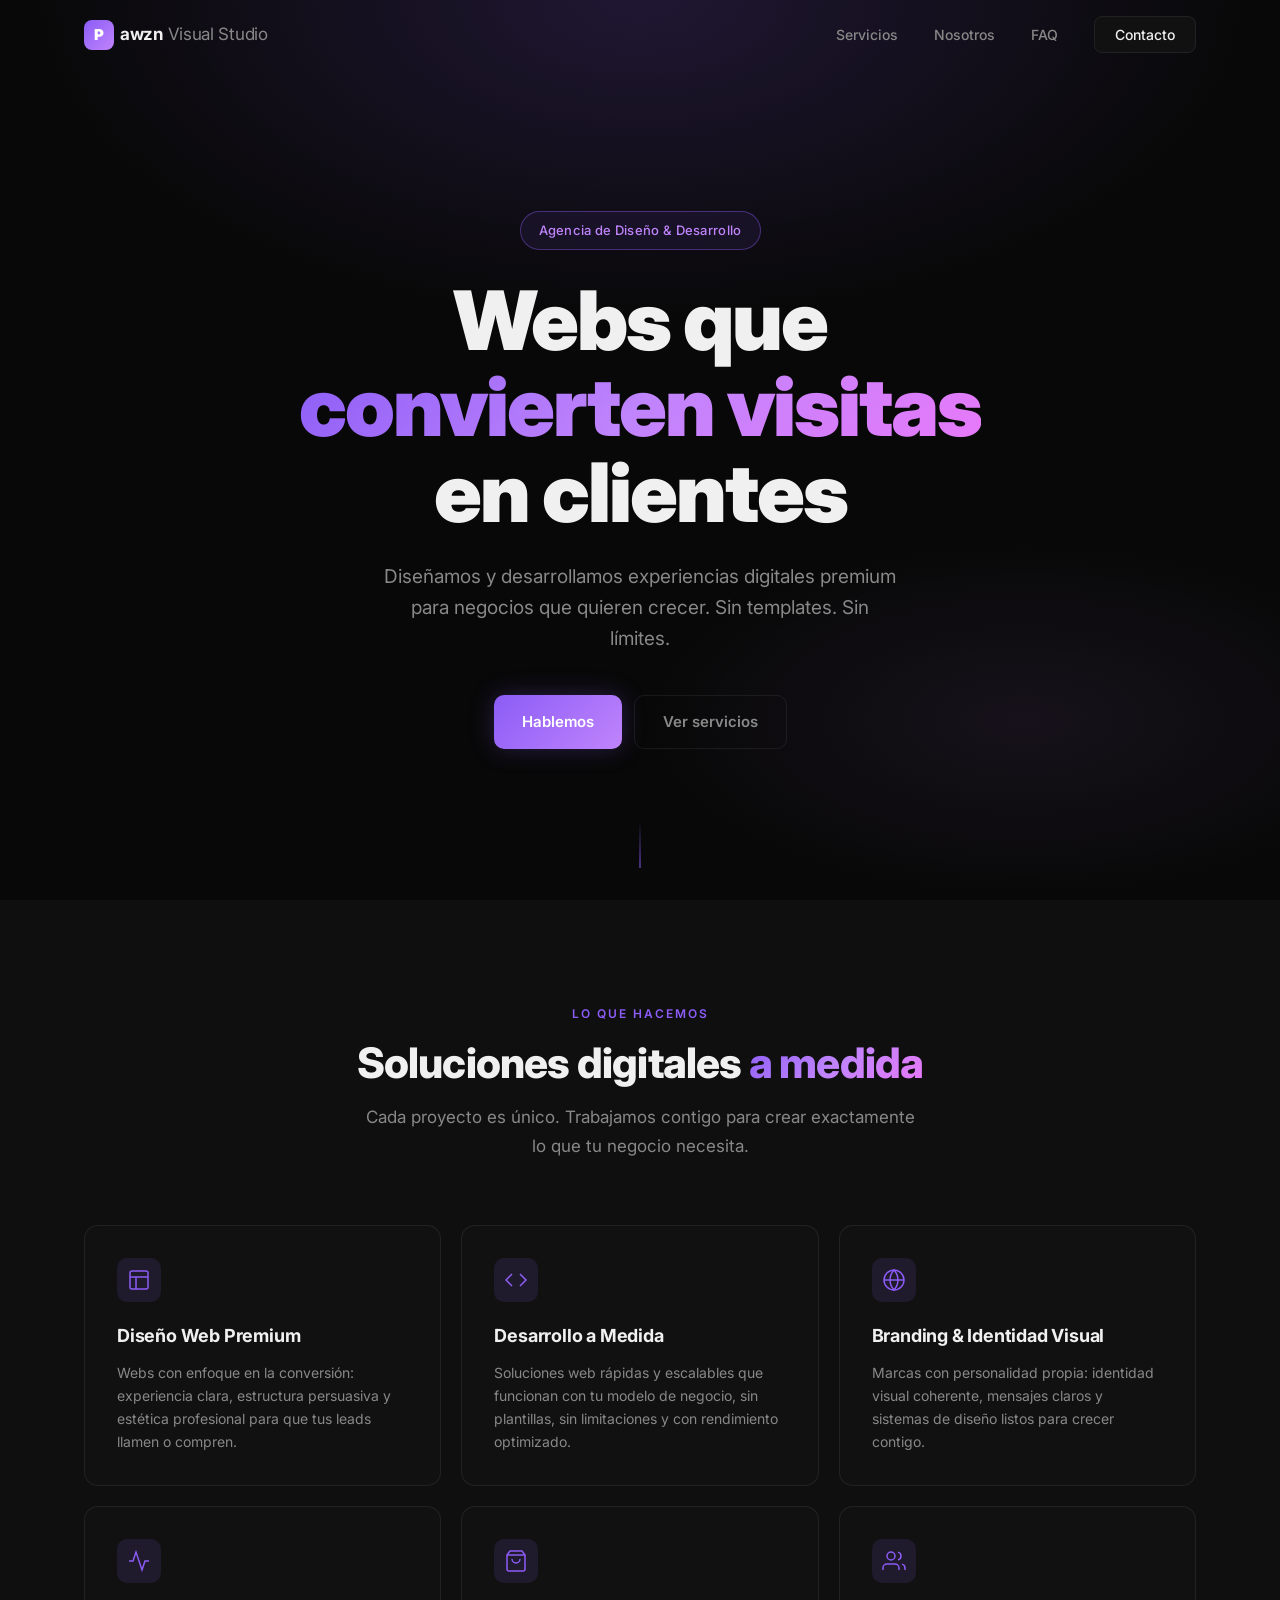
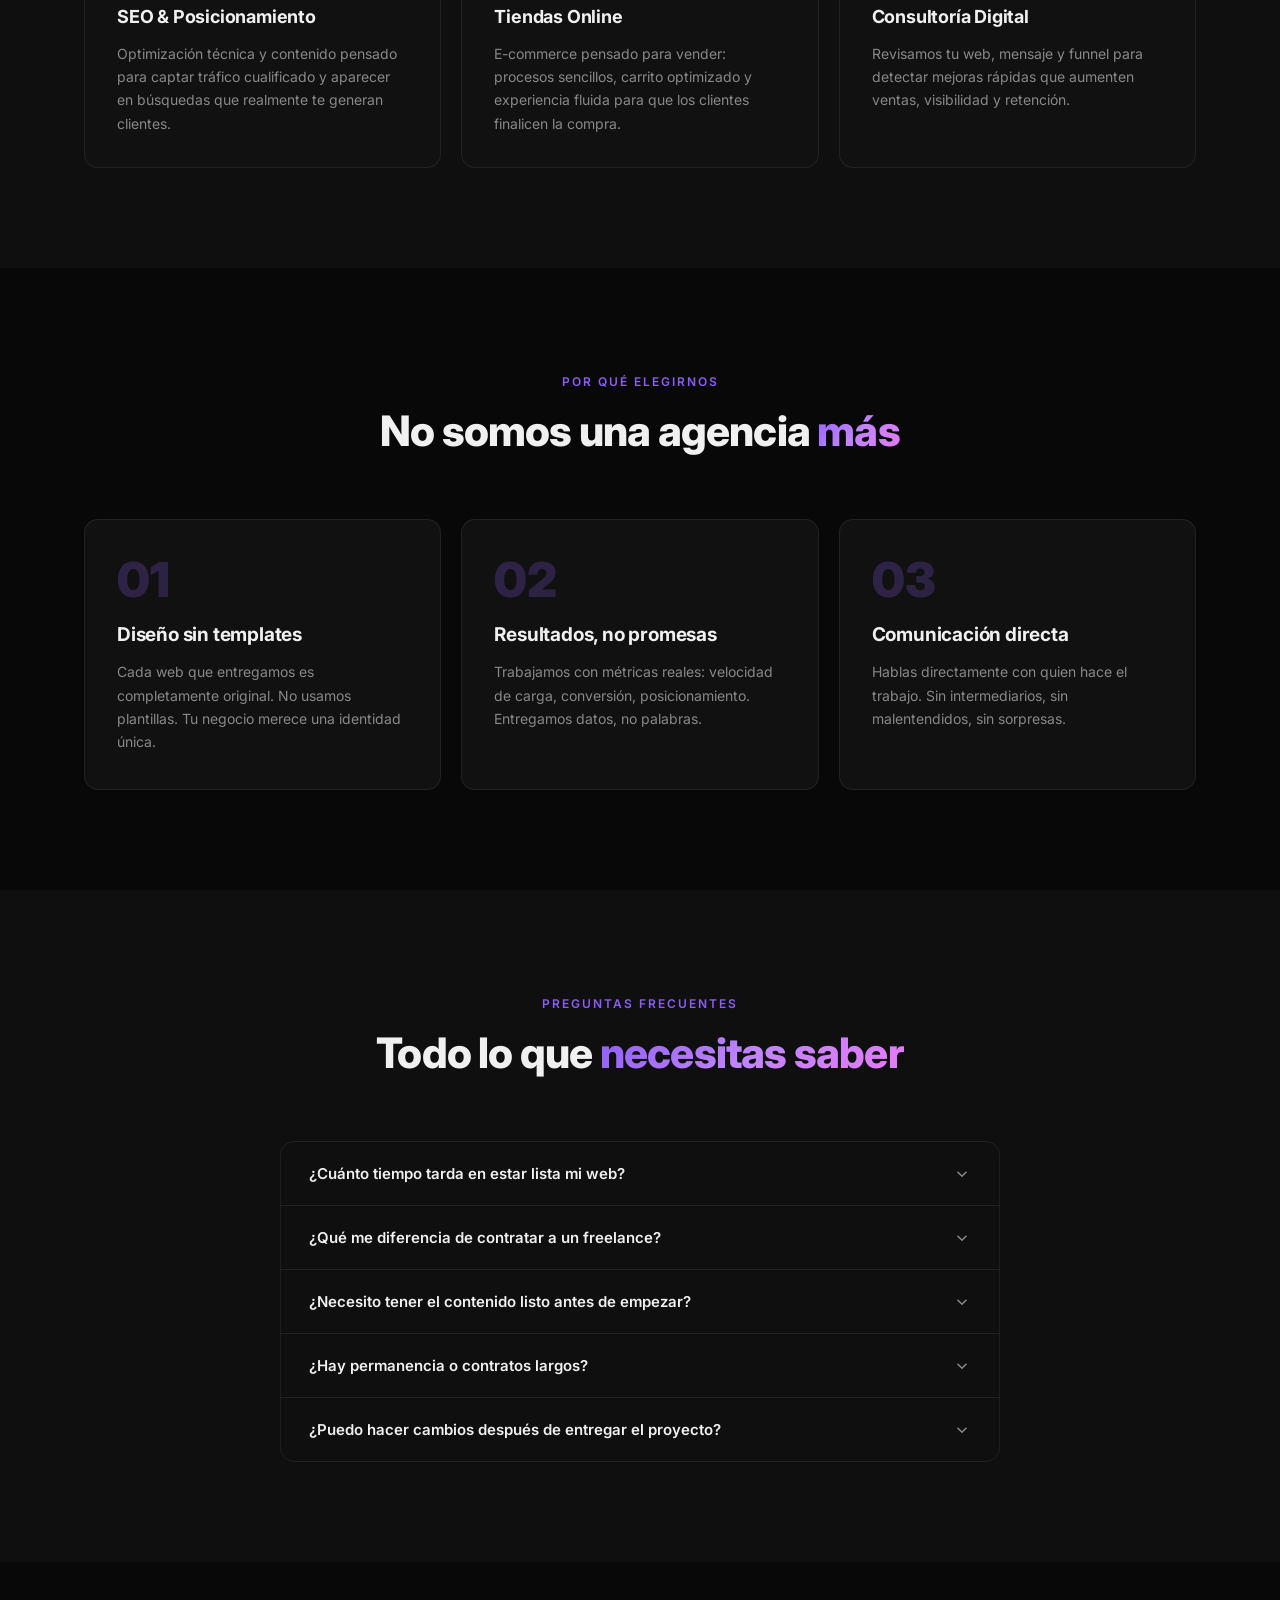
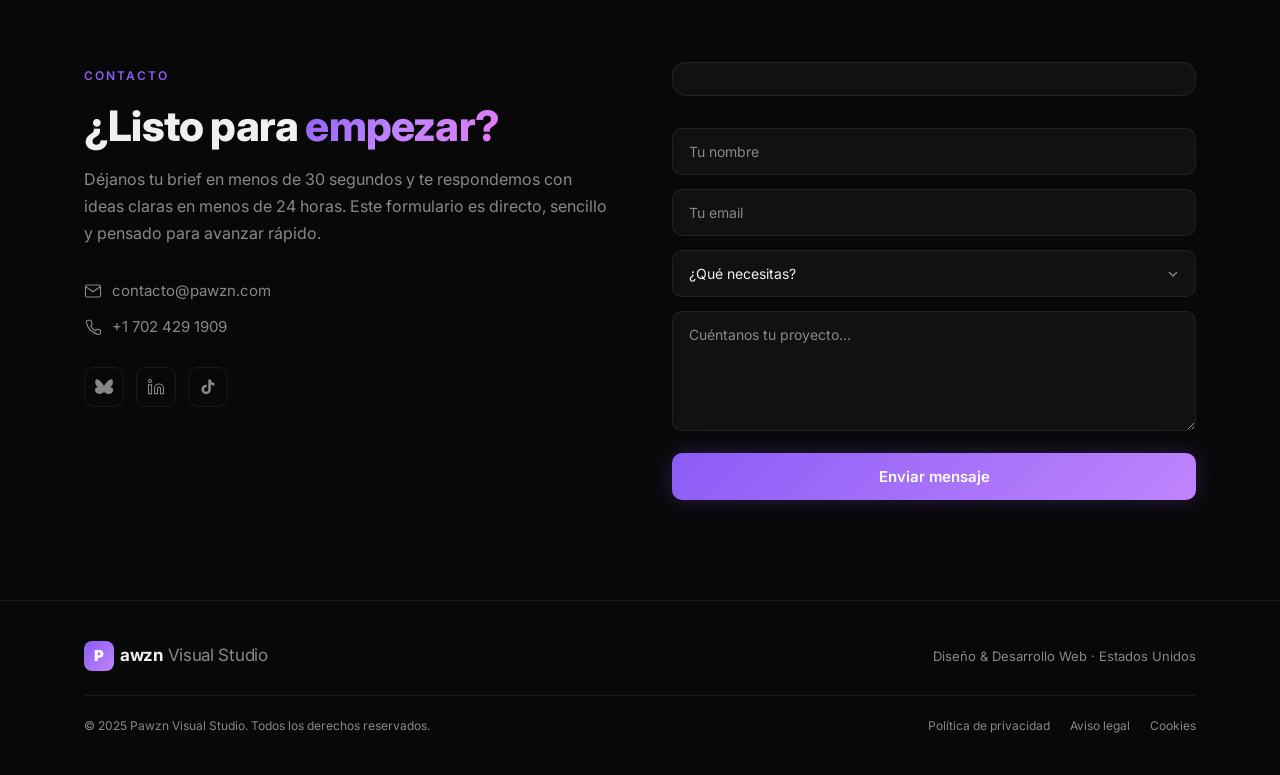
==== index.html @ 8f1a2fe0 "Actualizar sitio y preparar publicación en GitHub Pages" ====
<!DOCTYPE html>
<html lang="es">
<head>
  <meta charset="UTF-8" />
  <meta name="viewport" content="width=device-width, initial-scale=1.0" />
  <meta name="description" content="Agencia web en Estados Unidos especializada en diseño web premium, desarrollo a medida, tiendas online y SEO para convertir visitas en clientes." />
  <meta name="keywords" content="diseño web, desarrollo web, SEO, tiendas online, branding, consultoría digital, Estados Unidos" />
  <meta name="theme-color" content="#080808" />
  <link rel="canonical" href="https://pawzn.com/" />
  <link rel="alternate" href="https://pawzn.com/" hreflang="es" />
  <title>Pawzn Visual Studio — Diseño & Desarrollo Web</title>
  <meta property="og:title" content="Pawzn Visual Studio — Diseño & Desarrollo Web" />
  <meta property="og:description" content="Agencia web en Estados Unidos especializada en diseño web premium, desarrollo a medida y SEO para convertir visitas en clientes." />
  <meta property="og:type" content="website" />
  <meta property="og:url" content="https://pawzn.com/" />
  <meta property="og:image" content="https://pawzn.com/og-image.jpg" />
  <meta property="og:locale" content="es_ES" />
  <meta name="twitter:card" content="summary_large_image" />
  <meta name="twitter:title" content="Pawzn Visual Studio — Diseño & Desarrollo Web" />
  <meta name="twitter:description" content="Agencia web en Madrid especializada en diseño web premium, desarrollo a medida y SEO para convertir visitas en clientes." />
  <meta name="twitter:image" content="https://pawzn.com/og-image.jpg" />
  <link rel="preconnect" href="https://fonts.googleapis.com" />
  <link rel="preconnect" href="https://fonts.gstatic.com" crossorigin />
  <link href="https://fonts.googleapis.com/css2?family=Inter:wght@300;400;500;600;700;800;900&display=swap" rel="stylesheet" />
  <link rel="stylesheet" href="style.css" />
  <script type="application/ld+json">
  {
    "@context": "https://schema.org",
    "@type": "ProfessionalService",
    "name": "Pawzn Visual Studio",
    "description": "Agencia de diseño web y desarrollo a medida en Estados Unidos, especializada en SEO, tiendas online y branding.",
    "url": "https://pawzn.com/",
    "telephone": "+1 702 429 1909",
    "email": "contacto@pawzn.com",
    "address": {
      "@type": "PostalAddress",
      "addressLocality": "Estados Unidos",
      "addressCountry": "US"
    },
    "sameAs": [
      "https://www.linkedin.com/in/monica-rodriguez-188956415/",
      "https://www.tiktok.com/@monicarodriguez3310",
      "https://bsky.app/profile/pawzn.bsky.social"
    ]
  }
  </script>
</head>
<body>

  <!-- NAV -->
  <nav class="nav" id="nav" aria-label="Navegación principal">
    <div class="nav__inner">
      <a href="#" class="nav__logo">
        <span class="logo-mark">P</span>
        <span class="logo-text">awzn<span class="logo-dim"> Visual Studio</span></span>
      </a>
      <ul class="nav__links">
        <li><a href="#servicios">Servicios</a></li>
        <li><a href="#por-que">Nosotros</a></li>
        <li><a href="#faq">FAQ</a></li>
        <li><a href="#contacto" class="nav__cta">Contacto</a></li>
      </ul>
      <button class="nav__burger" id="burger" aria-label="Menú">
        <span></span><span></span><span></span>
      </button>
    </div>
    <div class="nav__mobile" id="mobileMenu">
      <a href="#servicios">Servicios</a>
      <a href="#por-que">Nosotros</a>
      <a href="#faq">FAQ</a>
      <a href="#contacto">Contacto</a>
    </div>
  </nav>

  <main>
    <!-- HERO -->
    <section class="hero" id="inicio">
    <div class="hero__bg"></div>
    <div class="hero__content">
      <div class="hero__badge reveal">Agencia de Diseño & Desarrollo</div>
      <h1 class="hero__title reveal reveal--delay-1">
        Webs que<br />
        <span class="gradient-text">convierten visitas</span><br />
        en clientes
      </h1>
      <p class="hero__sub reveal reveal--delay-2">
        Diseñamos y desarrollamos experiencias digitales premium para negocios que quieren crecer. Sin templates. Sin límites.
      </p>
      <div class="hero__actions reveal reveal--delay-3">
        <a href="#contacto" class="btn btn--primary">Hablemos</a>
        <a href="#servicios" class="btn btn--ghost">Ver servicios</a>
      </div>
    </div>
    <div class="hero__scroll">
      <span></span>
    </div>
  </section>

  <!-- SERVICIOS -->
  <section class="services" id="servicios">
    <div class="container">
      <div class="section-header reveal">
        <p class="section-label">Lo que hacemos</p>
        <h2 class="section-title">Soluciones digitales <span class="gradient-text">a medida</span></h2>
        <p class="section-sub">Cada proyecto es único. Trabajamos contigo para crear exactamente lo que tu negocio necesita.</p>
      </div>
      <div class="services__grid">

        <div class="service-card reveal">
          <div class="service-card__icon">
            <svg viewBox="0 0 24 24" fill="none" stroke="currentColor" stroke-width="1.5"><rect x="3" y="3" width="18" height="18" rx="2"/><path d="M3 9h18M9 21V9"/></svg>
          </div>
          <h3>Diseño Web Premium</h3>
          <p>Webs con enfoque en la conversión: experiencia clara, estructura persuasiva y estética profesional para que tus leads llamen o compren.</p>
        </div>

        <div class="service-card reveal">
          <div class="service-card__icon">
            <svg viewBox="0 0 24 24" fill="none" stroke="currentColor" stroke-width="1.5"><polyline points="16 18 22 12 16 6"/><polyline points="8 6 2 12 8 18"/></svg>
          </div>
          <h3>Desarrollo a Medida</h3>
          <p>Soluciones web rápidas y escalables que funcionan con tu modelo de negocio, sin plantillas, sin limitaciones y con rendimiento optimizado.</p>
        </div>

        <div class="service-card reveal">
          <div class="service-card__icon">
            <svg viewBox="0 0 24 24" fill="none" stroke="currentColor" stroke-width="1.5"><circle cx="12" cy="12" r="10"/><path d="M12 2a15.3 15.3 0 0 1 4 10 15.3 15.3 0 0 1-4 10 15.3 15.3 0 0 1-4-10 15.3 15.3 0 0 1 4-10z"/><path d="M2 12h20"/></svg>
          </div>
          <h3>Branding & Identidad Visual</h3>
          <p>Marcas con personalidad propia: identidad visual coherente, mensajes claros y sistemas de diseño listos para crecer contigo.</p>
        </div>

        <div class="service-card reveal">
          <div class="service-card__icon">
            <svg viewBox="0 0 24 24" fill="none" stroke="currentColor" stroke-width="1.5"><polyline points="22 12 18 12 15 21 9 3 6 12 2 12"/></svg>
          </div>
          <h3>SEO & Posicionamiento</h3>
          <p>Optimización técnica y contenido pensado para captar tráfico cualificado y aparecer en búsquedas que realmente te generan clientes.</p>
        </div>

        <div class="service-card reveal">
          <div class="service-card__icon">
            <svg viewBox="0 0 24 24" fill="none" stroke="currentColor" stroke-width="1.5"><path d="M6 2L3 6v14a2 2 0 002 2h14a2 2 0 002-2V6l-3-4z"/><line x1="3" y1="6" x2="21" y2="6"/><path d="M16 10a4 4 0 01-8 0"/></svg>
          </div>
          <h3>Tiendas Online</h3>
          <p>E-commerce pensado para vender: procesos sencillos, carrito optimizado y experiencia fluida para que los clientes finalicen la compra.</p>
        </div>

        <div class="service-card reveal">
          <div class="service-card__icon">
            <svg viewBox="0 0 24 24" fill="none" stroke="currentColor" stroke-width="1.5"><path d="M17 21v-2a4 4 0 00-4-4H5a4 4 0 00-4 4v2"/><circle cx="9" cy="7" r="4"/><path d="M23 21v-2a4 4 0 00-3-3.87"/><path d="M16 3.13a4 4 0 010 7.75"/></svg>
          </div>
          <h3>Consultoría Digital</h3>
          <p>Revisamos tu web, mensaje y funnel para detectar mejoras rápidas que aumenten ventas, visibilidad y retención.</p>
        </div>

      </div>
    </div>
  </section>

  <!-- POR QUÉ PAWZN -->
  <section class="why" id="por-que">
    <div class="container">
      <div class="section-header reveal">
        <p class="section-label">Por qué elegirnos</p>
        <h2 class="section-title">No somos una agencia <span class="gradient-text">más</span></h2>
      </div>
      <div class="why__grid">
        <div class="why-card reveal">
          <div class="why-card__num">01</div>
          <h3>Diseño sin templates</h3>
          <p>Cada web que entregamos es completamente original. No usamos plantillas. Tu negocio merece una identidad única.</p>
        </div>
        <div class="why-card reveal">
          <div class="why-card__num">02</div>
          <h3>Resultados, no promesas</h3>
          <p>Trabajamos con métricas reales: velocidad de carga, conversión, posicionamiento. Entregamos datos, no palabras.</p>
        </div>
        <div class="why-card reveal">
          <div class="why-card__num">03</div>
          <h3>Comunicación directa</h3>
          <p>Hablas directamente con quien hace el trabajo. Sin intermediarios, sin malentendidos, sin sorpresas.</p>
        </div>
      </div>
    </div>
  </section>

  <!-- FAQ -->
  <section class="faq" id="faq">
    <div class="container">
      <div class="section-header reveal">
        <p class="section-label">Preguntas frecuentes</p>
        <h2 class="section-title">Todo lo que <span class="gradient-text">necesitas saber</span></h2>
      </div>
      <div class="faq__list reveal">

        <div class="faq__item">
          <button class="faq__question">
            <span>¿Cuánto tiempo tarda en estar lista mi web?</span>
            <svg class="faq__icon" viewBox="0 0 24 24" fill="none" stroke="currentColor" stroke-width="2"><polyline points="6 9 12 15 18 9"/></svg>
          </button>
          <div class="faq__answer">
            <p>Depende del alcance del proyecto. Una landing page puede estar lista en 1–2 semanas. Un sitio corporativo completo o una tienda online puede llevar entre 3 y 8 semanas. Te damos un calendario detallado antes de comenzar.</p>
          </div>
        </div>

        <div class="faq__item">
          <button class="faq__question">
            <span>¿Qué me diferencia de contratar a un freelance?</span>
            <svg class="faq__icon" viewBox="0 0 24 24" fill="none" stroke="currentColor" stroke-width="2"><polyline points="6 9 12 15 18 9"/></svg>
          </button>
          <div class="faq__answer">
            <p>Con Pawzn Visual Studio tienes diseño, desarrollo y estrategia en un mismo lugar. No tendrás que coordinar a tres personas distintas ni asumir que el diseño y el código vayan desconectados. Entregamos el proyecto completo.</p>
          </div>
        </div>

        <div class="faq__item">
          <button class="faq__question">
            <span>¿Necesito tener el contenido listo antes de empezar?</span>
            <svg class="faq__icon" viewBox="0 0 24 24" fill="none" stroke="currentColor" stroke-width="2"><polyline points="6 9 12 15 18 9"/></svg>
          </button>
          <div class="faq__answer">
            <p>No es obligatorio, pero sí acelera el proceso. Podemos ayudarte a estructurar los textos y orientarte sobre qué imágenes usar. Lo importante es que la información sobre tu negocio sea real: nunca inventamos datos.</p>
          </div>
        </div>

        <div class="faq__item">
          <button class="faq__question">
            <span>¿Hay permanencia o contratos largos?</span>
            <svg class="faq__icon" viewBox="0 0 24 24" fill="none" stroke="currentColor" stroke-width="2"><polyline points="6 9 12 15 18 9"/></svg>
          </button>
          <div class="faq__answer">
            <p>No. Trabajamos por proyecto o con acuerdos de mantenimiento mensuales sin permanencia. Si en algún momento decides no continuar, te entregamos todos los archivos y accesos sin problema.</p>
          </div>
        </div>

        <div class="faq__item">
          <button class="faq__question">
            <span>¿Puedo hacer cambios después de entregar el proyecto?</span>
            <svg class="faq__icon" viewBox="0 0 24 24" fill="none" stroke="currentColor" stroke-width="2"><polyline points="6 9 12 15 18 9"/></svg>
          </button>
          <div class="faq__answer">
            <p>Sí. Incluimos un período de revisiones dentro del proyecto. Para cambios posteriores, ofrecemos planes de mantenimiento o los gestionamos como proyectos puntuales según la magnitud.</p>
          </div>
        </div>

      </div>
    </div>
  </section>

  <!-- CONTACTO -->
  <section class="contact" id="contacto">
    <div class="container">
      <div class="contact__inner reveal">
        <div class="contact__text">
          <p class="section-label">Contacto</p>
          <h2 class="section-title">¿Listo para <span class="gradient-text">empezar?</span></h2>
          <p class="contact__desc">Déjanos tu brief en menos de 30 segundos y te respondemos con ideas claras en menos de 24 horas. Este formulario es directo, sencillo y pensado para avanzar rápido.</p>
          <div class="contact__links">
            <a href="mailto:contacto@pawzn.com" class="contact__link">
              <svg viewBox="0 0 24 24" fill="none" stroke="currentColor" stroke-width="1.5"><path d="M4 4h16c1.1 0 2 .9 2 2v12c0 1.1-.9 2-2 2H4c-1.1 0-2-.9-2-2V6c0-1.1.9-2 2-2z"/><polyline points="22,6 12,13 2,6"/></svg>
              contacto@pawzn.com
            </a>
            <a href="tel:+17024291909" class="contact__link">
              <svg viewBox="0 0 24 24" fill="none" stroke="currentColor" stroke-width="1.5"><path d="M22 16.92v3a2 2 0 0 1-2.18 2A19.86 19.86 0 0 1 3.09 5.18 2 2 0 0 1 5 3h3a2 2 0 0 1 2 1.72 12.4 12.4 0 0 0 .7 2.81 2 2 0 0 1-.45 2.11L9.09 10.91a16 16 0 0 0 6 6l1.27-1.27a2 2 0 0 1 2.11-.45 12.4 12.4 0 0 0 2.81.7A2 2 0 0 1 22 16.92z"/></svg>
              +1 702 429 1909
            </a>
          </div>
          <div class="contact__socials">
            <a href="https://bsky.app/profile/pawzn.bsky.social" target="_blank" rel="noopener" aria-label="Bluesky">
              <svg viewBox="0 0 24 24" fill="currentColor"><path d="M12 10.8c-1.087-2.114-4.046-6.053-6.798-7.995C2.566.944 1.077 1.242.51 3.423c-.317 1.22-.162 3.876.308 5.28.53 1.58 1.885 2.944 3.445 3.22-2.33.405-4.342 1.637-4.342 3.977 0 2.648 1.96 5.3 6.286 5.3 2.607 0 4.31-1.197 5.793-2.93C13.69 20.07 15.393 21.2 18 21.2c4.326 0 6.286-2.652 6.286-5.3 0-2.34-2.012-3.572-4.342-3.977 1.56-.276 2.915-1.64 3.445-3.22.47-1.404.625-4.06.308-5.28-.567-2.18-2.056-2.48-4.692-.618C16.046 4.747 13.087 8.686 12 10.8z"/></svg>
            </a>
            <a href="https://www.linkedin.com/in/monica-rodriguez-188956415/" target="_blank" rel="noopener" aria-label="LinkedIn">
              <svg viewBox="0 0 24 24" fill="none" stroke="currentColor" stroke-width="1.5"><path d="M16 8a6 6 0 016 6v7h-4v-7a2 2 0 00-2-2 2 2 0 00-2 2v7h-4v-7a6 6 0 016-6z"/><rect x="2" y="9" width="4" height="12"/><circle cx="4" cy="4" r="2"/></svg>
            </a>
            <a href="https://www.tiktok.com/@monicarodriguez3310" target="_blank" rel="noopener" aria-label="TikTok">
              <svg viewBox="0 0 24 24" fill="currentColor"><path d="M19.59 6.69a4.83 4.83 0 01-3.77-4.25V2h-3.45v13.67a2.89 2.89 0 01-2.88 2.5 2.89 2.89 0 01-2.89-2.89 2.89 2.89 0 012.89-2.89c.28 0 .54.04.79.1V9.01a6.34 6.34 0 00-.79-.05 6.34 6.34 0 00-6.34 6.34 6.34 6.34 0 006.34 6.34 6.34 6.34 0 006.33-6.34V8.69a8.18 8.18 0 004.78 1.52V6.76a4.85 4.85 0 01-1.01-.07z"/></svg>
            </a>
          </div>
        </div>
        <form class="contact__form" id="contactForm" action="https://formsubmit.co/contacto@pawzn.com" method="POST">
          <input type="hidden" name="_subject" value="Nuevo mensaje desde Pawzn Visual Studio" />
          <input type="hidden" name="_template" value="table" />
          <input type="hidden" name="_captcha" value="false" />
          <input type="hidden" name="_next" value="https://pawzn.com/gracias" />
          <div class="contact__feedback" id="contactFeedback" aria-live="polite"></div>
          <noscript>
            <div class="contact__feedback">Si tu navegador no ejecuta JavaScript, el formulario seguirá funcionando. Después de enviar verás una página de confirmación.</div>
          </noscript>
          <div class="form-group">
            <label for="name" class="sr-only">Nombre</label>
            <input type="text" id="name" name="name" placeholder="Tu nombre" required />
          </div>
          <div class="form-group">
            <label for="email" class="sr-only">Email</label>
            <input type="email" id="email" name="email" placeholder="Tu email" required />
          </div>
          <div class="form-group">
            <label for="service" class="sr-only">Servicio</label>
            <select id="service" name="service" aria-label="Servicio que necesitas" required>
              <option value="" disabled selected>¿Qué necesitas?</option>
              <option>Diseño Web Premium</option>
              <option>Desarrollo a Medida</option>
              <option>Branding & Identidad Visual</option>
              <option>SEO & Posicionamiento</option>
              <option>Tienda Online</option>
              <option>Consultoría Digital</option>
            </select>
          </div>
          <div class="form-group">
            <label for="message" class="sr-only">Mensaje</label>
            <textarea id="message" name="message" placeholder="Cuéntanos tu proyecto..." rows="4" required></textarea>
          </div>
          <button type="submit" class="btn btn--primary btn--full">Enviar mensaje</button>
        </form>
      </div>
    </div>
  </section>

  <!-- FOOTER -->
  </main>

  <footer class="footer">
    <div class="container">
      <div class="footer__top">
        <a href="#" class="nav__logo">
          <span class="logo-mark">P</span>
          <span class="logo-text">awzn<span class="logo-dim"> Visual Studio</span></span>
        </a>
        <p>Diseño & Desarrollo Web · Estados Unidos</p>
      </div>
      <div class="footer__bottom">
        <span>&copy; 2025 Pawzn Visual Studio. Todos los derechos reservados.</span>
        <div class="footer__legal">
          <a href="#">Política de privacidad</a>
          <a href="#">Aviso legal</a>
          <a href="#">Cookies</a>
        </div>
      </div>
    </div>
  </footer>

  <script src="main.js"></script>
</body>
</html>
---- style.css ----
/* ===========================
   RESET & BASE
=========================== */
*, *::before, *::after { box-sizing: border-box; margin: 0; padding: 0; }

:root {
  --bg:        #080808;
  --bg-2:      #0f0f0f;
  --bg-card:   #111111;
  --border:    rgba(255,255,255,0.07);
  --text:      #f0f0f0;
  --text-dim:  #888;
  --accent:    #8b5cf6;
  --accent-2:  #6d28d9;
  --accent-glow: rgba(139,92,246,0.25);
  --radius:    14px;
  --transition: 0.35s cubic-bezier(0.4,0,0.2,1);
}

html { scroll-behavior: smooth; }

body {
  background: var(--bg);
  color: var(--text);
  font-family: 'Inter', sans-serif;
  font-size: 16px;
  line-height: 1.6;
  -webkit-font-smoothing: antialiased;
}

a { color: inherit; text-decoration: none; }
img { max-width: 100%; display: block; }
button { cursor: pointer; border: none; background: none; font-family: inherit; }

.sr-only {
  position: absolute;
  width: 1px;
  height: 1px;
  padding: 0;
  margin: -1px;
  overflow: hidden;
  clip: rect(0, 0, 0, 0);
  white-space: nowrap;
  border: 0;
}

.container {
  max-width: 1160px;
  margin: 0 auto;
  padding: 0 24px;
}

/* ===========================
   GRADIENTS & EFFECTS
=========================== */
.gradient-text {
  background: linear-gradient(135deg, #8b5cf6 0%, #c084fc 50%, #e879f9 100%);
  -webkit-background-clip: text;
  -webkit-text-fill-color: transparent;
  background-clip: text;
}

/* ===========================
   SCROLL REVEAL
=========================== */
.reveal {
  opacity: 0;
  transform: translateY(32px);
  transition: opacity 0.7s ease, transform 0.7s ease;
}
.reveal.visible {
  opacity: 1;
  transform: translateY(0);
}
.reveal--delay-1 { transition-delay: 0.1s; }
.reveal--delay-2 { transition-delay: 0.22s; }
.reveal--delay-3 { transition-delay: 0.34s; }

/* ===========================
   NAVIGATION
=========================== */
.nav {
  position: fixed;
  top: 0; left: 0; right: 0;
  z-index: 100;
  padding: 0;
  transition: background var(--transition), border-color var(--transition);
}
.nav.scrolled {
  background: rgba(8,8,8,0.85);
  backdrop-filter: blur(16px);
  -webkit-backdrop-filter: blur(16px);
  border-bottom: 1px solid var(--border);
}
.nav__inner {
  max-width: 1160px;
  margin: 0 auto;
  padding: 20px 24px;
  display: flex;
  align-items: center;
  justify-content: space-between;
}
.nav__logo {
  display: flex;
  align-items: center;
  gap: 4px;
  font-size: 17px;
  font-weight: 700;
  letter-spacing: -0.3px;
}
.logo-mark {
  display: inline-flex;
  align-items: center;
  justify-content: center;
  width: 30px;
  height: 30px;
  border-radius: 8px;
  background: linear-gradient(135deg, var(--accent), #c084fc);
  color: #fff;
  font-weight: 900;
  font-size: 15px;
  margin-right: 2px;
}
.logo-dim { color: var(--text-dim); font-weight: 400; }
.nav__links {
  list-style: none;
  display: flex;
  align-items: center;
  gap: 36px;
}
.nav__links a {
  font-size: 14px;
  font-weight: 500;
  color: var(--text-dim);
  transition: color var(--transition);
}
.nav__links a:hover { color: var(--text); }
.nav__cta {
  padding: 9px 20px;
  border-radius: 8px;
  background: var(--bg-card);
  border: 1px solid var(--border);
  color: var(--text) !important;
  transition: border-color var(--transition), background var(--transition) !important;
}
.nav__cta:hover {
  border-color: var(--accent) !important;
  background: rgba(139,92,246,0.1) !important;
}
.nav__burger {
  display: none;
  flex-direction: column;
  gap: 5px;
  padding: 4px;
}
.nav__burger span {
  display: block;
  width: 22px;
  height: 2px;
  background: var(--text);
  border-radius: 2px;
  transition: var(--transition);
}
.nav__mobile {
  display: none;
  flex-direction: column;
  padding: 16px 24px 20px;
  gap: 2px;
  border-top: 1px solid var(--border);
  background: rgba(8,8,8,0.95);
  backdrop-filter: blur(16px);
}
.nav__mobile.open { display: flex; }
.nav__mobile a {
  padding: 12px 0;
  font-size: 15px;
  font-weight: 500;
  color: var(--text-dim);
  border-bottom: 1px solid var(--border);
  transition: color var(--transition);
}
.nav__mobile a:hover { color: var(--text); }
.nav__mobile a:last-child { border-bottom: none; }

/* ===========================
   BUTTONS
=========================== */
.btn {
  display: inline-flex;
  align-items: center;
  justify-content: center;
  gap: 8px;
  padding: 14px 28px;
  border-radius: 10px;
  font-size: 15px;
  font-weight: 600;
  transition: var(--transition);
}
.btn--primary {
  background: linear-gradient(135deg, var(--accent), #c084fc);
  color: #fff;
  box-shadow: 0 0 24px var(--accent-glow);
}
.btn--primary:hover {
  transform: translateY(-2px);
  box-shadow: 0 0 40px rgba(139,92,246,0.45);
}
.btn--ghost {
  background: transparent;
  color: var(--text-dim);
  border: 1px solid var(--border);
}
.btn--ghost:hover {
  color: var(--text);
  border-color: rgba(255,255,255,0.2);
  background: rgba(255,255,255,0.04);
}
.btn--full { width: 100%; }

.contact__feedback {
  margin-bottom: 18px;
  padding: 16px 18px;
  border-radius: 14px;
  background: rgba(255,255,255,0.04);
  border: 1px solid rgba(255,255,255,0.08);
  color: var(--text);
  font-size: 15px;
  line-height: 1.5;
}

.contact__feedback.error {
  border-color: rgba(239, 68, 68, 0.35);
  background: rgba(239, 68, 68, 0.08);
  color: #fca5a5;
}

/* ===========================
   SECTION HEADERS
=========================== */
.section-header {
  text-align: center;
  margin-bottom: 64px;
}
.section-label {
  display: inline-block;
  font-size: 12px;
  font-weight: 600;
  letter-spacing: 2px;
  text-transform: uppercase;
  color: var(--accent);
  margin-bottom: 16px;
}
.section-title {
  font-size: clamp(28px, 4vw, 42px);
  font-weight: 800;
  letter-spacing: -0.8px;
  line-height: 1.15;
  margin-bottom: 16px;
}
.section-sub {
  font-size: 17px;
  color: var(--text-dim);
  max-width: 560px;
  margin: 0 auto;
  line-height: 1.7;
}

/* ===========================
   HERO
=========================== */
.hero {
  min-height: 100vh;
  display: flex;
  align-items: center;
  justify-content: center;
  text-align: center;
  position: relative;
  overflow: hidden;
  padding: 140px 24px 80px;
}
.hero__bg {
  position: absolute;
  inset: 0;
  background:
    radial-gradient(ellipse 80% 60% at 50% 0%, rgba(139,92,246,0.18) 0%, transparent 60%),
    radial-gradient(ellipse 60% 40% at 80% 80%, rgba(192,132,252,0.08) 0%, transparent 50%);
  pointer-events: none;
}
.hero__content { position: relative; z-index: 1; max-width: 800px; }
.hero__badge {
  display: inline-block;
  padding: 8px 18px;
  border-radius: 100px;
  border: 1px solid rgba(139,92,246,0.4);
  background: rgba(139,92,246,0.08);
  font-size: 13px;
  font-weight: 500;
  color: #c084fc;
  margin-bottom: 28px;
  letter-spacing: 0.3px;
}
.hero__title {
  font-size: clamp(40px, 7vw, 82px);
  font-weight: 900;
  letter-spacing: -2px;
  line-height: 1.05;
  margin-bottom: 24px;
}
.hero__sub {
  font-size: clamp(16px, 2vw, 19px);
  color: var(--text-dim);
  max-width: 520px;
  margin: 0 auto 40px;
  line-height: 1.65;
}
.hero__actions {
  display: flex;
  gap: 12px;
  justify-content: center;
  flex-wrap: wrap;
}
.hero__scroll {
  position: absolute;
  bottom: 32px;
  left: 50%;
  transform: translateX(-50%);
}
.hero__scroll span {
  display: block;
  width: 1px;
  height: 48px;
  background: linear-gradient(to bottom, transparent, var(--accent));
  margin: 0 auto;
  animation: scrollPulse 2s ease-in-out infinite;
}
@keyframes scrollPulse {
  0%,100% { opacity: 0.3; transform: scaleY(0.6); }
  50% { opacity: 1; transform: scaleY(1); }
}

/* ===========================
   SERVICES
=========================== */
.services {
  padding: 100px 0;
  background: var(--bg-2);
}
.services__grid {
  display: grid;
  grid-template-columns: repeat(auto-fit, minmax(300px, 1fr));
  gap: 20px;
}
.service-card {
  padding: 32px;
  background: var(--bg-card);
  border: 1px solid var(--border);
  border-radius: var(--radius);
  transition: border-color var(--transition), transform var(--transition), box-shadow var(--transition);
  cursor: default;
}
.service-card:hover {
  border-color: rgba(139,92,246,0.35);
  transform: translateY(-4px);
  box-shadow: 0 16px 48px rgba(0,0,0,0.3), 0 0 0 1px rgba(139,92,246,0.1);
}
.service-card__icon {
  width: 44px;
  height: 44px;
  padding: 10px;
  border-radius: 10px;
  background: rgba(139,92,246,0.12);
  color: var(--accent);
  margin-bottom: 20px;
}
.service-card__icon svg { width: 100%; height: 100%; }
.service-card h3 {
  font-size: 18px;
  font-weight: 700;
  margin-bottom: 10px;
  letter-spacing: -0.2px;
}
.service-card p {
  font-size: 14px;
  color: var(--text-dim);
  line-height: 1.65;
}

/* ===========================
   WHY
=========================== */
.why {
  padding: 100px 0;
}
.why__grid {
  display: grid;
  grid-template-columns: repeat(auto-fit, minmax(280px, 1fr));
  gap: 20px;
}
.why-card {
  padding: 36px 32px;
  background: var(--bg-card);
  border: 1px solid var(--border);
  border-radius: var(--radius);
  transition: border-color var(--transition);
}
.why-card:hover { border-color: rgba(139,92,246,0.3); }
.why-card__num {
  font-size: 48px;
  font-weight: 900;
  background: linear-gradient(135deg, rgba(139,92,246,0.25), rgba(192,132,252,0.1));
  -webkit-background-clip: text;
  -webkit-text-fill-color: transparent;
  background-clip: text;
  line-height: 1;
  margin-bottom: 16px;
}
.why-card h3 {
  font-size: 19px;
  font-weight: 700;
  margin-bottom: 10px;
  letter-spacing: -0.2px;
}
.why-card p {
  font-size: 14px;
  color: var(--text-dim);
  line-height: 1.65;
}

/* ===========================
   FAQ
=========================== */
.faq {
  padding: 100px 0;
  background: var(--bg-2);
}
.faq__list {
  max-width: 720px;
  margin: 0 auto;
  display: flex;
  flex-direction: column;
  gap: 0;
  border: 1px solid var(--border);
  border-radius: var(--radius);
  overflow: hidden;
}
.faq__item {
  border-bottom: 1px solid var(--border);
}
.faq__item:last-child { border-bottom: none; }
.faq__question {
  width: 100%;
  display: flex;
  align-items: center;
  justify-content: space-between;
  gap: 16px;
  padding: 22px 28px;
  text-align: left;
  font-size: 15px;
  font-weight: 600;
  color: var(--text);
  background: transparent;
  transition: background var(--transition), color var(--transition);
}
.faq__question:hover { background: rgba(255,255,255,0.03); }
.faq__question.active { color: #c084fc; }
.faq__icon {
  width: 18px;
  height: 18px;
  flex-shrink: 0;
  transition: transform var(--transition);
  color: var(--text-dim);
}
.faq__question.active .faq__icon { transform: rotate(180deg); color: #c084fc; }
.faq__answer {
  max-height: 0;
  overflow: hidden;
  transition: max-height 0.4s cubic-bezier(0.4,0,0.2,1);
}
.faq__answer.open { max-height: 300px; }
.faq__answer p {
  padding: 0 28px 22px;
  font-size: 14px;
  color: var(--text-dim);
  line-height: 1.7;
}

/* ===========================
   CONTACT
=========================== */
.contact {
  padding: 100px 0;
}
.contact__inner {
  display: grid;
  grid-template-columns: 1fr 1fr;
  gap: 64px;
  align-items: start;
}
.contact__desc {
  font-size: 16px;
  color: var(--text-dim);
  line-height: 1.7;
  margin: 16px 0 32px;
}
.contact__links {
  display: flex;
  flex-direction: column;
  gap: 12px;
  margin-bottom: 28px;
}
.contact__link {
  display: inline-flex;
  align-items: center;
  gap: 10px;
  font-size: 15px;
  color: var(--text-dim);
  transition: color var(--transition);
}
.contact__link svg { width: 18px; height: 18px; flex-shrink: 0; }
.contact__link:hover { color: var(--accent); }
.contact__socials {
  display: flex;
  gap: 12px;
}
.contact__socials a {
  width: 40px;
  height: 40px;
  display: flex;
  align-items: center;
  justify-content: center;
  border-radius: 10px;
  border: 1px solid var(--border);
  color: var(--text-dim);
  transition: var(--transition);
}
.contact__socials a svg { width: 18px; height: 18px; }
.contact__socials a:hover {
  border-color: var(--accent);
  color: var(--accent);
  background: rgba(139,92,246,0.08);
}

/* FORM */
.contact__form {
  display: flex;
  flex-direction: column;
  gap: 14px;
}
.form-group input,
.form-group select,
.form-group textarea {
  width: 100%;
  padding: 14px 16px;
  background: var(--bg-card);
  border: 1px solid var(--border);
  border-radius: 10px;
  color: var(--text);
  font-family: inherit;
  font-size: 14px;
  transition: border-color var(--transition), box-shadow var(--transition);
  outline: none;
  appearance: none;
  -webkit-appearance: none;
}
.form-group select {
  background-image: url("data:image/svg+xml,%3Csvg xmlns='http://www.w3.org/2000/svg' viewBox='0 0 24 24' fill='none' stroke='%23888' stroke-width='2'%3E%3Cpolyline points='6 9 12 15 18 9'/%3E%3C/svg%3E");
  background-repeat: no-repeat;
  background-position: right 14px center;
  background-size: 16px;
  cursor: pointer;
}
.form-group input::placeholder,
.form-group textarea::placeholder { color: var(--text-dim); }
.form-group select option { background: #111; }
.form-group input:focus,
.form-group select:focus,
.form-group textarea:focus {
  border-color: var(--accent);
  box-shadow: 0 0 0 3px var(--accent-glow);
}
.form-group textarea { resize: vertical; min-height: 120px; }

/* ===========================
   FOOTER
=========================== */
.footer {
  padding: 40px 0;
  border-top: 1px solid var(--border);
}
.footer__top {
  display: flex;
  align-items: center;
  justify-content: space-between;
  margin-bottom: 24px;
  gap: 16px;
  flex-wrap: wrap;
}
.footer__top p {
  font-size: 13px;
  color: var(--text-dim);
}
.footer__bottom {
  display: flex;
  align-items: center;
  justify-content: space-between;
  gap: 16px;
  flex-wrap: wrap;
  padding-top: 20px;
  border-top: 1px solid var(--border);
}
.footer__bottom span { font-size: 12px; color: var(--text-dim); }
.footer__legal {
  display: flex;
  gap: 20px;
}
.footer__legal a {
  font-size: 12px;
  color: var(--text-dim);
  transition: color var(--transition);
}
.footer__legal a:hover { color: var(--text); }

/* ===========================
   RESPONSIVE
=========================== */
@media (max-width: 768px) {
  .nav__links { display: none; }
  .nav__burger { display: flex; }
  .hero__title { letter-spacing: -1.5px; }
  .services__grid { grid-template-columns: 1fr; }
  .why__grid { grid-template-columns: 1fr; }
  .contact__inner {
    grid-template-columns: 1fr;
    gap: 40px;
  }
  .footer__top { justify-content: center; text-align: center; }
  .footer__bottom { justify-content: center; text-align: center; }
}

@media (max-width: 480px) {
  .hero { padding-top: 110px; }
  .hero__actions { flex-direction: column; align-items: center; }
  .btn { width: 100%; justify-content: center; }
  .services, .why, .faq, .contact { padding: 64px 0; }
}
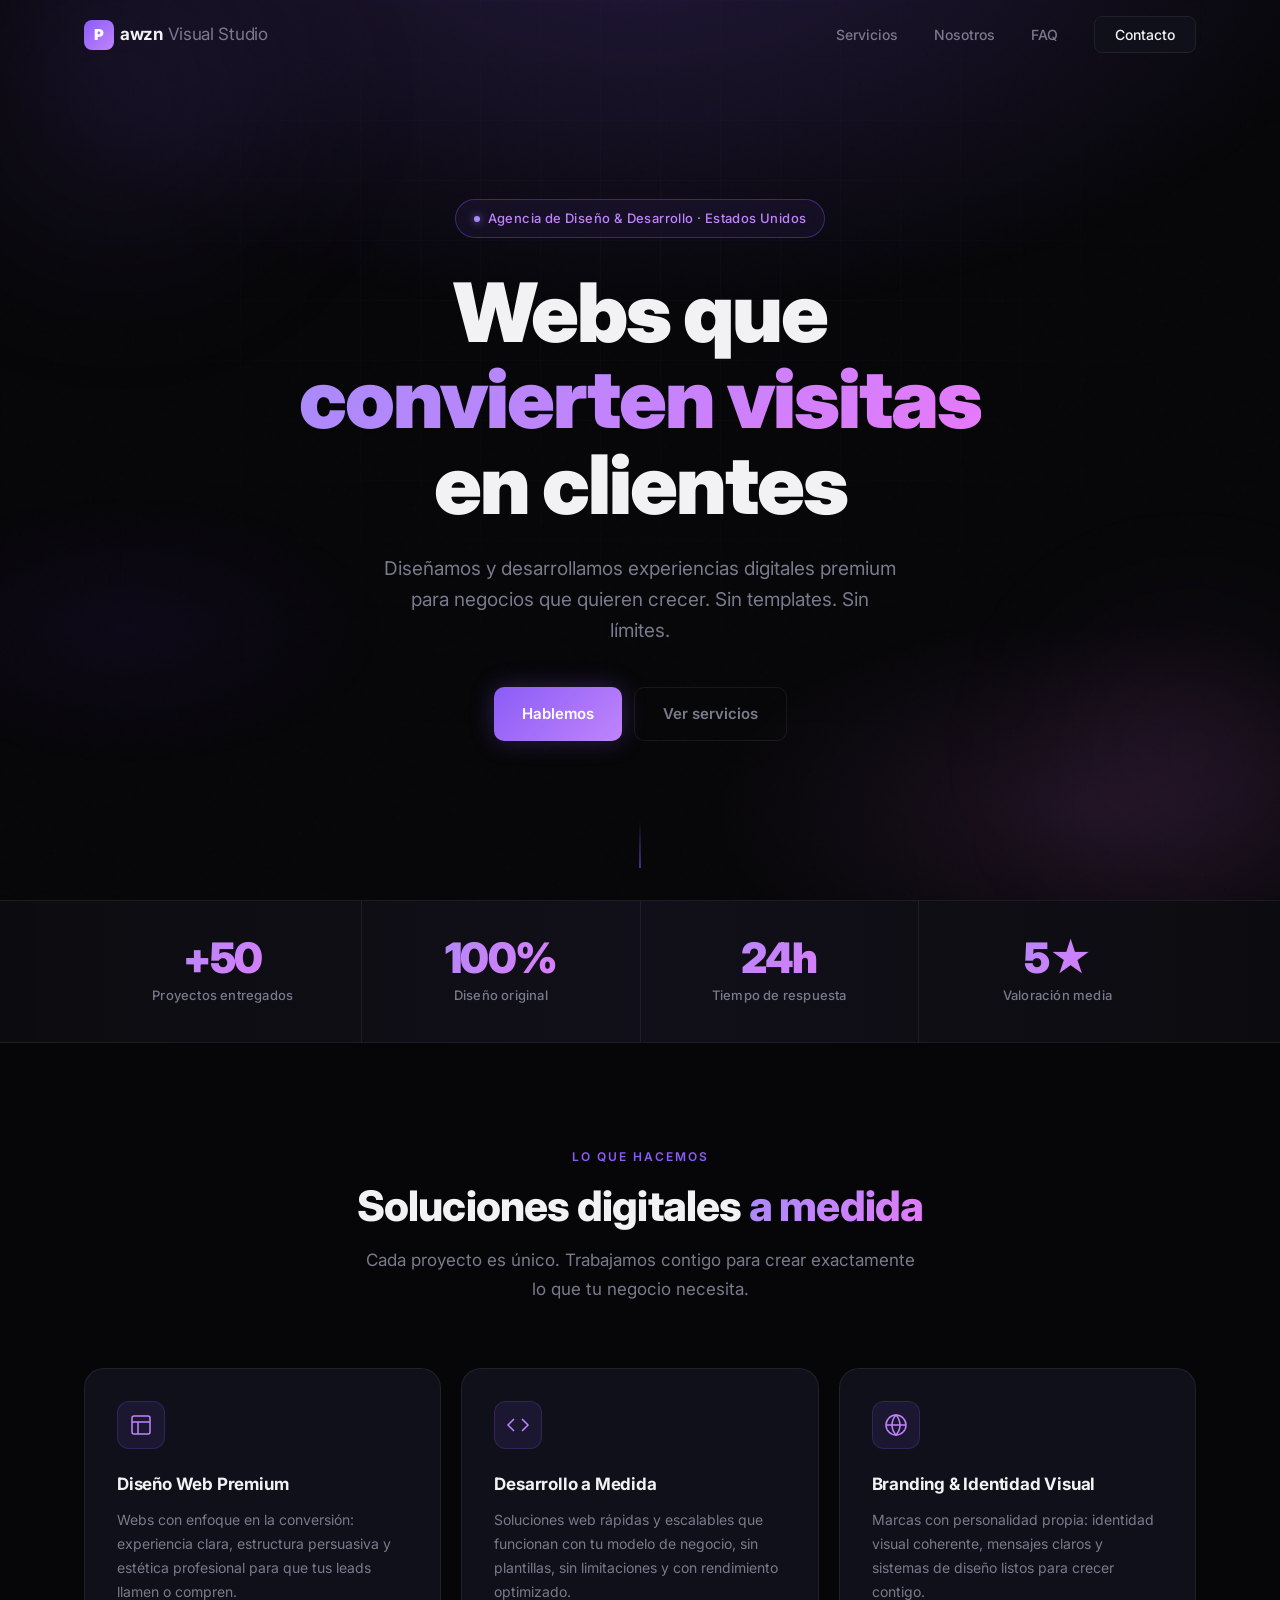
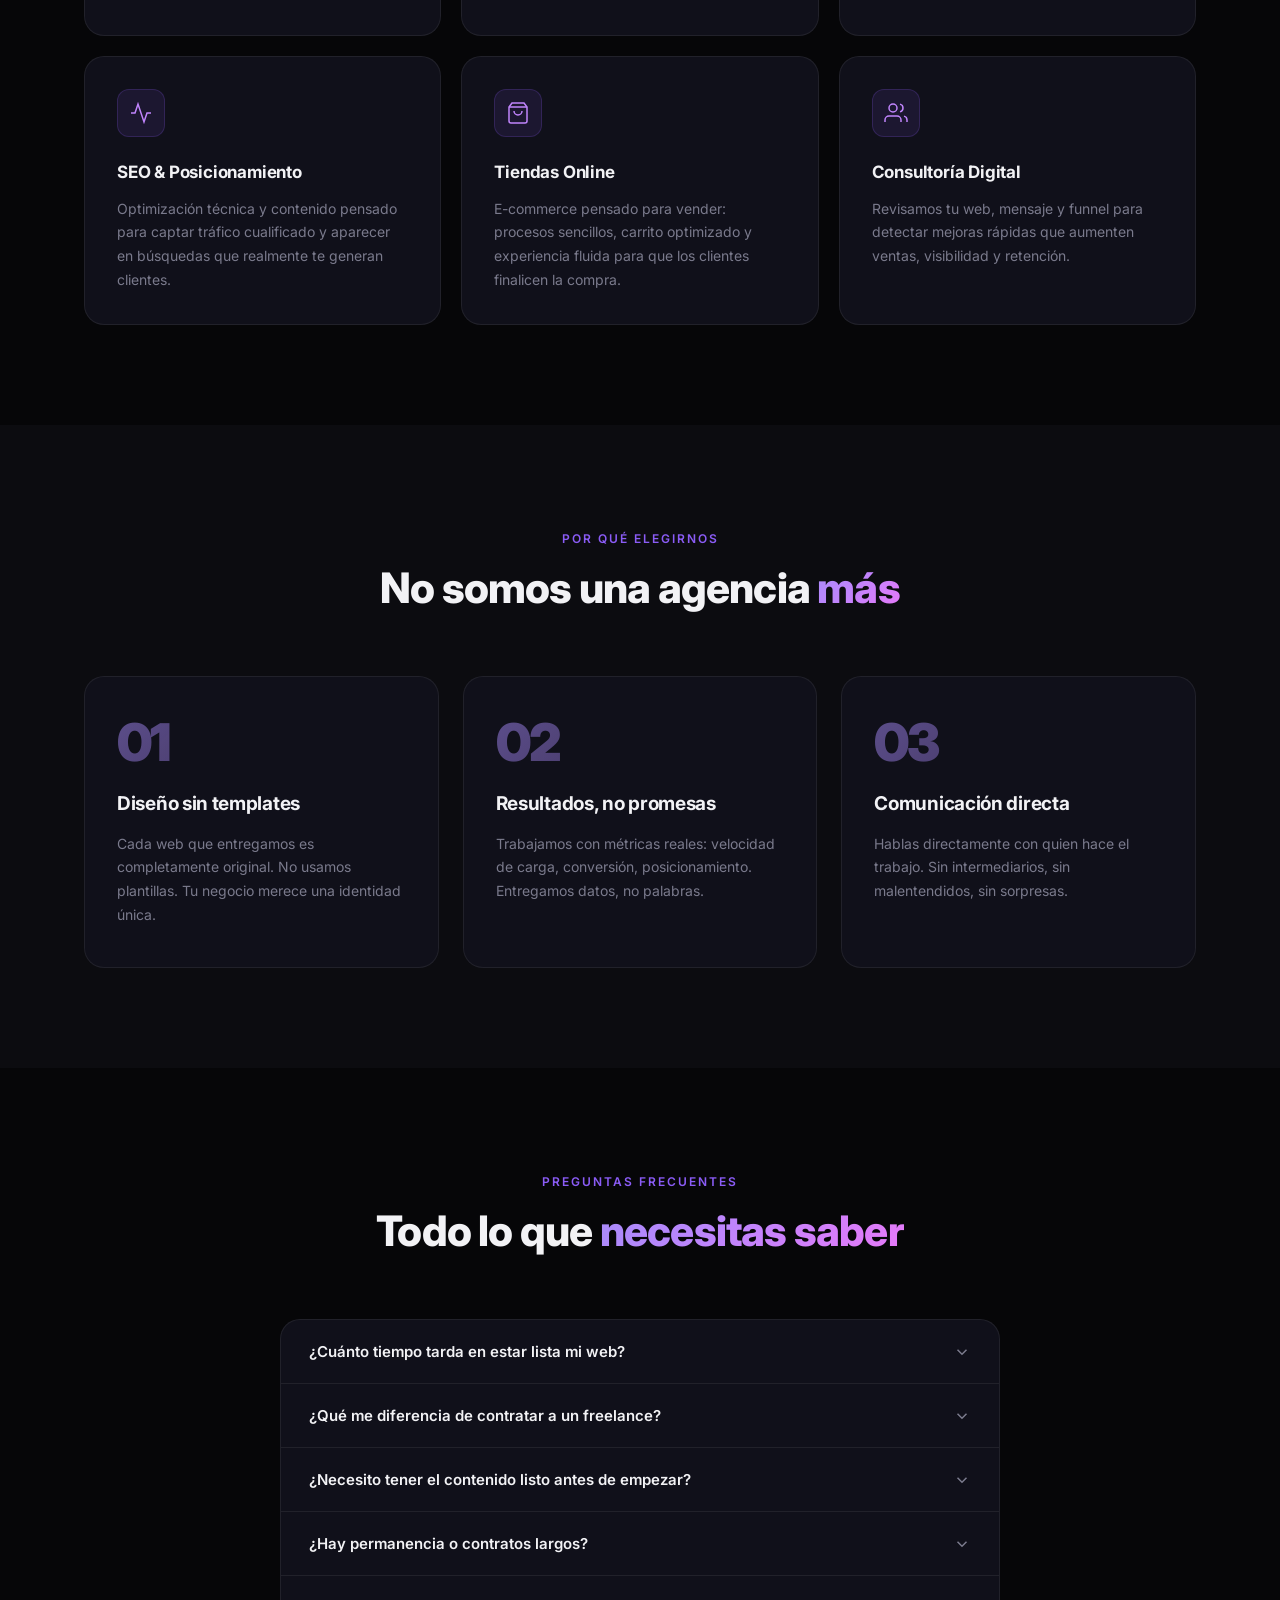
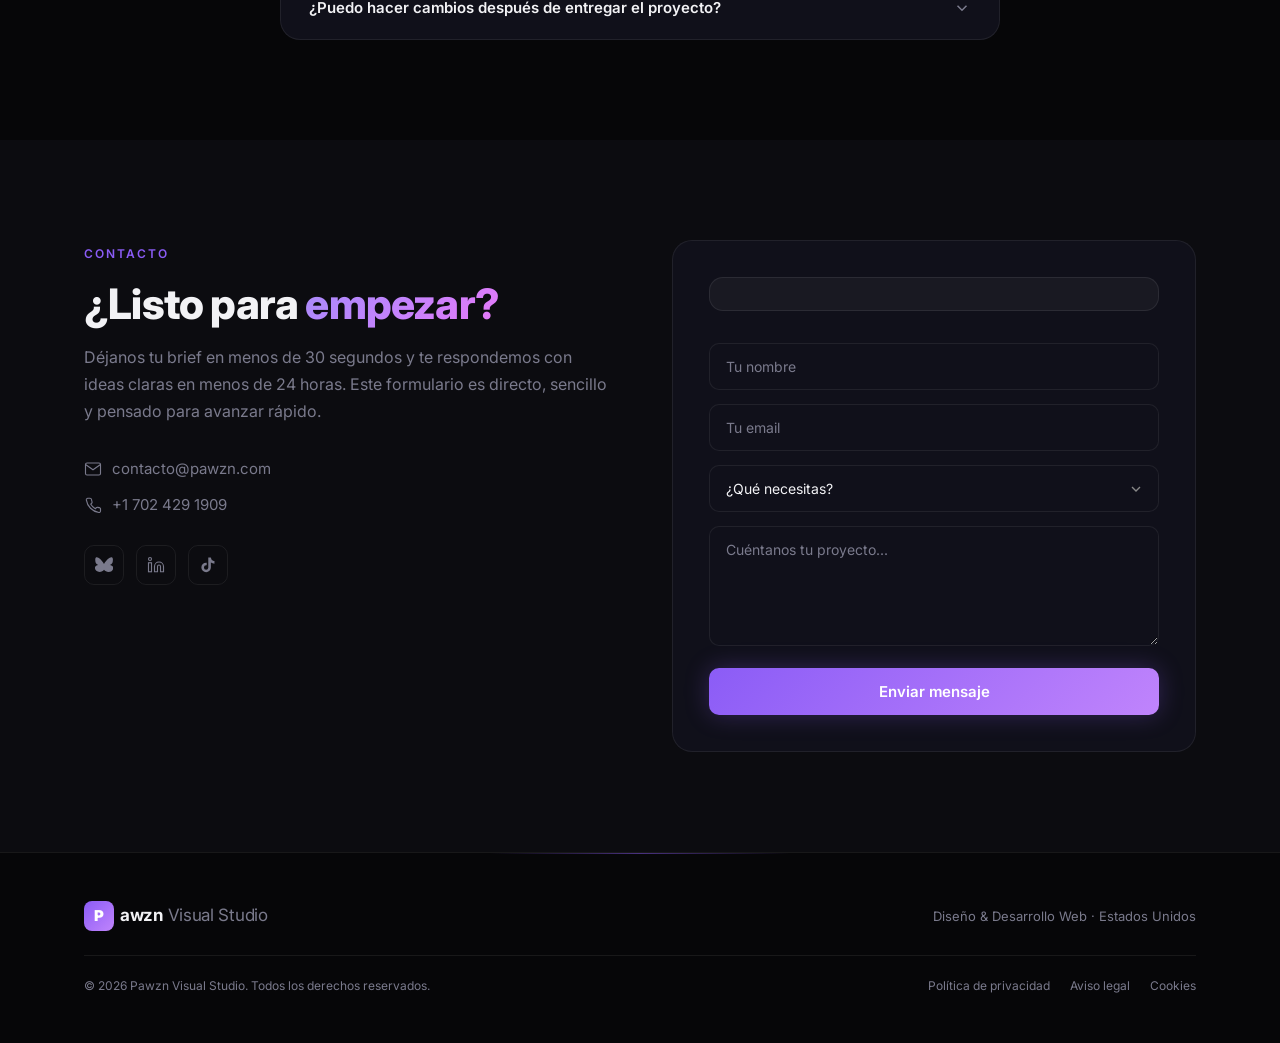
==== commit 8c9a5ec2: "Update visual: hero animado, stats strip, cards mejoradas - Hero con cuadrícula, orbs flotantes y ba" ====
--- a/index.html
+++ b/index.html
@@ -76,8 +76,10 @@
     <!-- HERO -->
     <section class="hero" id="inicio">
     <div class="hero__bg"></div>
+    <div class="hero__orb hero__orb--1"></div>
+    <div class="hero__orb hero__orb--2"></div>
     <div class="hero__content">
-      <div class="hero__badge reveal">Agencia de Diseño & Desarrollo</div>
+      <div class="hero__badge reveal">Agencia de Diseño & Desarrollo · Estados Unidos</div>
       <h1 class="hero__title reveal reveal--delay-1">
         Webs que<br />
         <span class="gradient-text">convierten visitas</span><br />
@@ -93,6 +95,28 @@
     </div>
     <div class="hero__scroll">
       <span></span>
+    </div>
+  </section>
+
+  <!-- STATS STRIP -->
+  <section class="stats" aria-label="Estadísticas">
+    <div class="stats__grid container">
+      <div class="stat-item">
+        <div class="stat-num">+50</div>
+        <div class="stat-label">Proyectos entregados</div>
+      </div>
+      <div class="stat-item">
+        <div class="stat-num">100%</div>
+        <div class="stat-label">Diseño original</div>
+      </div>
+      <div class="stat-item">
+        <div class="stat-num">24h</div>
+        <div class="stat-label">Tiempo de respuesta</div>
+      </div>
+      <div class="stat-item">
+        <div class="stat-num">5★</div>
+        <div class="stat-label">Valoración media</div>
+      </div>
     </div>
   </section>
 
@@ -330,7 +354,7 @@
         <p>Diseño & Desarrollo Web · Estados Unidos</p>
       </div>
       <div class="footer__bottom">
-        <span>&copy; 2025 Pawzn Visual Studio. Todos los derechos reservados.</span>
+        <span>&copy; 2026 Pawzn Visual Studio. Todos los derechos reservados.</span>
         <div class="footer__legal">
           <a href="#">Política de privacidad</a>
           <a href="#">Aviso legal</a>
--- a/style.css
+++ b/style.css
@@ -4,16 +4,20 @@
 *, *::before, *::after { box-sizing: border-box; margin: 0; padding: 0; }
 
 :root {
-  --bg:        #080808;
-  --bg-2:      #0f0f0f;
-  --bg-card:   #111111;
+  --bg:        #060608;
+  --bg-2:      #0c0c10;
+  --bg-card:   #10101a;
   --border:    rgba(255,255,255,0.07);
-  --text:      #f0f0f0;
-  --text-dim:  #888;
+  --border-accent: rgba(139,92,246,0.22);
+  --text:      #f2f2f5;
+  --text-dim:  #7a7a8c;
   --accent:    #8b5cf6;
   --accent-2:  #6d28d9;
-  --accent-glow: rgba(139,92,246,0.25);
+  --accent-light: #c084fc;
+  --accent-pink:  #e879f9;
+  --accent-glow: rgba(139,92,246,0.28);
   --radius:    14px;
+  --radius-lg: 20px;
   --transition: 0.35s cubic-bezier(0.4,0,0.2,1);
 }
 
@@ -54,10 +58,21 @@
    GRADIENTS & EFFECTS
 =========================== */
 .gradient-text {
-  background: linear-gradient(135deg, #8b5cf6 0%, #c084fc 50%, #e879f9 100%);
+  background: linear-gradient(135deg, #a78bfa 0%, #c084fc 45%, #e879f9 100%);
   -webkit-background-clip: text;
   -webkit-text-fill-color: transparent;
   background-clip: text;
+}
+
+/* Noise overlay */
+body::before {
+  content: '';
+  position: fixed;
+  inset: 0;
+  background-image: url("data:image/svg+xml,%3Csvg viewBox='0 0 256 256' xmlns='http://www.w3.org/2000/svg'%3E%3Cfilter id='noise'%3E%3CfeTurbulence type='fractalNoise' baseFrequency='0.9' numOctaves='4' stitchTiles='stitch'/%3E%3C/filter%3E%3Crect width='100%25' height='100%25' filter='url(%23noise)' opacity='0.035'/%3E%3C/svg%3E");
+  pointer-events: none;
+  z-index: 0;
+  opacity: 0.5;
 }
 
 /* ===========================
@@ -276,28 +291,82 @@
   text-align: center;
   position: relative;
   overflow: hidden;
-  padding: 140px 24px 80px;
+  padding: 140px 24px 100px;
 }
 .hero__bg {
   position: absolute;
   inset: 0;
   background:
-    radial-gradient(ellipse 80% 60% at 50% 0%, rgba(139,92,246,0.18) 0%, transparent 60%),
-    radial-gradient(ellipse 60% 40% at 80% 80%, rgba(192,132,252,0.08) 0%, transparent 50%);
+    radial-gradient(ellipse 90% 70% at 50% -10%, rgba(139,92,246,0.22) 0%, transparent 65%),
+    radial-gradient(ellipse 55% 40% at 85% 90%, rgba(232,121,249,0.1) 0%, transparent 55%),
+    radial-gradient(ellipse 40% 30% at 10% 70%, rgba(109,40,217,0.08) 0%, transparent 50%);
   pointer-events: none;
+}
+/* Animated grid lines */
+.hero__bg::after {
+  content: '';
+  position: absolute;
+  inset: 0;
+  background-image:
+    linear-gradient(rgba(139,92,246,0.045) 1px, transparent 1px),
+    linear-gradient(90deg, rgba(139,92,246,0.045) 1px, transparent 1px);
+  background-size: 60px 60px;
+  mask-image: radial-gradient(ellipse 80% 80% at 50% 30%, black 0%, transparent 70%);
+  -webkit-mask-image: radial-gradient(ellipse 80% 80% at 50% 30%, black 0%, transparent 70%);
+  pointer-events: none;
+}
+/* Floating orbs */
+.hero__orb {
+  position: absolute;
+  border-radius: 50%;
+  filter: blur(80px);
+  pointer-events: none;
+  animation: orbFloat 8s ease-in-out infinite;
+}
+.hero__orb--1 {
+  width: 400px; height: 400px;
+  background: radial-gradient(circle, rgba(139,92,246,0.15) 0%, transparent 70%);
+  top: -100px; left: -80px;
+  animation-delay: 0s;
+}
+.hero__orb--2 {
+  width: 300px; height: 300px;
+  background: radial-gradient(circle, rgba(232,121,249,0.12) 0%, transparent 70%);
+  bottom: 0; right: -60px;
+  animation-delay: -3s;
+}
+@keyframes orbFloat {
+  0%,100% { transform: translateY(0) scale(1); }
+  50% { transform: translateY(-30px) scale(1.05); }
 }
 .hero__content { position: relative; z-index: 1; max-width: 800px; }
 .hero__badge {
-  display: inline-block;
+  display: inline-flex;
+  align-items: center;
+  gap: 8px;
   padding: 8px 18px;
   border-radius: 100px;
-  border: 1px solid rgba(139,92,246,0.4);
-  background: rgba(139,92,246,0.08);
+  border: 1px solid rgba(139,92,246,0.35);
+  background: rgba(139,92,246,0.07);
   font-size: 13px;
   font-weight: 500;
   color: #c084fc;
-  margin-bottom: 28px;
-  letter-spacing: 0.3px;
+  margin-bottom: 32px;
+  letter-spacing: 0.4px;
+  backdrop-filter: blur(8px);
+}
+.hero__badge::before {
+  content: '';
+  display: inline-block;
+  width: 6px; height: 6px;
+  border-radius: 50%;
+  background: #a78bfa;
+  box-shadow: 0 0 8px rgba(167,139,250,0.8);
+  animation: pulse 2s ease-in-out infinite;
+}
+@keyframes pulse {
+  0%,100% { opacity: 1; transform: scale(1); }
+  50% { opacity: 0.5; transform: scale(0.8); }
 }
 .hero__title {
   font-size: clamp(40px, 7vw, 82px);
@@ -339,11 +408,62 @@
 }
 
 /* ===========================
+   STATS STRIP
+=========================== */
+.stats {
+  padding: 0;
+  background: var(--bg-2);
+  border-top: 1px solid var(--border);
+  border-bottom: 1px solid var(--border);
+  position: relative;
+  overflow: hidden;
+}
+.stats::before {
+  content: '';
+  position: absolute;
+  inset: 0;
+  background: linear-gradient(90deg, transparent 0%, rgba(139,92,246,0.04) 50%, transparent 100%);
+  pointer-events: none;
+}
+.stats__grid {
+  display: flex;
+  align-items: stretch;
+  justify-content: center;
+  flex-wrap: wrap;
+}
+.stat-item {
+  flex: 1;
+  min-width: 160px;
+  padding: 36px 32px;
+  text-align: center;
+  border-right: 1px solid var(--border);
+  position: relative;
+}
+.stat-item:last-child { border-right: none; }
+.stat-num {
+  font-size: clamp(28px, 4vw, 42px);
+  font-weight: 900;
+  letter-spacing: -1.5px;
+  line-height: 1;
+  background: linear-gradient(135deg, #a78bfa 0%, #e879f9 100%);
+  -webkit-background-clip: text;
+  -webkit-text-fill-color: transparent;
+  background-clip: text;
+  margin-bottom: 6px;
+}
+.stat-label {
+  font-size: 13px;
+  color: var(--text-dim);
+  letter-spacing: 0.2px;
+  font-weight: 500;
+}
+
+/* ===========================
    SERVICES
 =========================== */
 .services {
   padding: 100px 0;
-  background: var(--bg-2);
+  background: var(--bg);
 }
 .services__grid {
   display: grid;
@@ -354,27 +474,45 @@
   padding: 32px;
   background: var(--bg-card);
   border: 1px solid var(--border);
-  border-radius: var(--radius);
+  border-radius: var(--radius-lg);
   transition: border-color var(--transition), transform var(--transition), box-shadow var(--transition);
   cursor: default;
-}
+  position: relative;
+  overflow: hidden;
+}
+.service-card::before {
+  content: '';
+  position: absolute;
+  top: 0; left: 0; right: 0;
+  height: 2px;
+  background: linear-gradient(90deg, transparent, rgba(139,92,246,0.5), transparent);
+  opacity: 0;
+  transition: opacity var(--transition);
+}
+.service-card:hover::before { opacity: 1; }
 .service-card:hover {
+  border-color: var(--border-accent);
+  transform: translateY(-6px);
+  box-shadow: 0 24px 60px rgba(0,0,0,0.4), 0 0 0 1px rgba(139,92,246,0.08);
+}
+.service-card__icon {
+  width: 48px;
+  height: 48px;
+  padding: 11px;
+  border-radius: 12px;
+  background: rgba(139,92,246,0.1);
+  border: 1px solid rgba(139,92,246,0.2);
+  color: var(--accent-light);
+  margin-bottom: 22px;
+  transition: background var(--transition), border-color var(--transition);
+}
+.service-card:hover .service-card__icon {
+  background: rgba(139,92,246,0.18);
   border-color: rgba(139,92,246,0.35);
-  transform: translateY(-4px);
-  box-shadow: 0 16px 48px rgba(0,0,0,0.3), 0 0 0 1px rgba(139,92,246,0.1);
-}
-.service-card__icon {
-  width: 44px;
-  height: 44px;
-  padding: 10px;
-  border-radius: 10px;
-  background: rgba(139,92,246,0.12);
-  color: var(--accent);
-  margin-bottom: 20px;
 }
 .service-card__icon svg { width: 100%; height: 100%; }
 .service-card h3 {
-  font-size: 18px;
+  font-size: 17px;
   font-weight: 700;
   margin-bottom: 10px;
   letter-spacing: -0.2px;
@@ -382,7 +520,7 @@
 .service-card p {
   font-size: 14px;
   color: var(--text-dim);
-  line-height: 1.65;
+  line-height: 1.7;
 }
 
 /* ===========================
@@ -390,40 +528,58 @@
 =========================== */
 .why {
   padding: 100px 0;
+  background: var(--bg-2);
 }
 .why__grid {
   display: grid;
   grid-template-columns: repeat(auto-fit, minmax(280px, 1fr));
-  gap: 20px;
+  gap: 24px;
 }
 .why-card {
-  padding: 36px 32px;
+  padding: 40px 32px;
   background: var(--bg-card);
   border: 1px solid var(--border);
-  border-radius: var(--radius);
-  transition: border-color var(--transition);
-}
-.why-card:hover { border-color: rgba(139,92,246,0.3); }
+  border-radius: var(--radius-lg);
+  transition: border-color var(--transition), transform var(--transition), box-shadow var(--transition);
+  position: relative;
+  overflow: hidden;
+}
+.why-card::after {
+  content: '';
+  position: absolute;
+  bottom: 0; left: 0; right: 0;
+  height: 1px;
+  background: linear-gradient(90deg, transparent, rgba(139,92,246,0.4), transparent);
+  transform: scaleX(0);
+  transition: transform 0.5s ease;
+}
+.why-card:hover::after { transform: scaleX(1); }
+.why-card:hover {
+  border-color: var(--border-accent);
+  transform: translateY(-4px);
+  box-shadow: 0 16px 48px rgba(0,0,0,0.3);
+}
 .why-card__num {
-  font-size: 48px;
+  font-size: 52px;
   font-weight: 900;
-  background: linear-gradient(135deg, rgba(139,92,246,0.25), rgba(192,132,252,0.1));
+  background: linear-gradient(135deg, rgba(167,139,250,0.5) 0%, rgba(192,132,252,0.2) 100%);
   -webkit-background-clip: text;
   -webkit-text-fill-color: transparent;
   background-clip: text;
   line-height: 1;
-  margin-bottom: 16px;
+  margin-bottom: 20px;
+  letter-spacing: -2px;
 }
 .why-card h3 {
   font-size: 19px;
   font-weight: 700;
-  margin-bottom: 10px;
-  letter-spacing: -0.2px;
+  margin-bottom: 12px;
+  letter-spacing: -0.3px;
 }
 .why-card p {
   font-size: 14px;
   color: var(--text-dim);
-  line-height: 1.65;
+  line-height: 1.7;
 }
 
 /* ===========================
@@ -431,7 +587,7 @@
 =========================== */
 .faq {
   padding: 100px 0;
-  background: var(--bg-2);
+  background: var(--bg);
 }
 .faq__list {
   max-width: 720px;
@@ -440,8 +596,9 @@
   flex-direction: column;
   gap: 0;
   border: 1px solid var(--border);
-  border-radius: var(--radius);
+  border-radius: var(--radius-lg);
   overflow: hidden;
+  background: var(--bg-card);
 }
 .faq__item {
   border-bottom: 1px solid var(--border);
@@ -489,6 +646,7 @@
 =========================== */
 .contact {
   padding: 100px 0;
+  background: var(--bg-2);
 }
 .contact__inner {
   display: grid;
@@ -545,6 +703,10 @@
   display: flex;
   flex-direction: column;
   gap: 14px;
+  background: var(--bg-card);
+  border: 1px solid var(--border);
+  border-radius: var(--radius-lg);
+  padding: 36px;
 }
 .form-group input,
 .form-group select,
@@ -584,8 +746,17 @@
    FOOTER
 =========================== */
 .footer {
-  padding: 40px 0;
+  padding: 48px 0;
   border-top: 1px solid var(--border);
+  background: var(--bg);
+  position: relative;
+}
+.footer::before {
+  content: '';
+  position: absolute;
+  top: 0; left: 50%; transform: translateX(-50%);
+  width: 300px; height: 1px;
+  background: linear-gradient(90deg, transparent, rgba(139,92,246,0.5), transparent);
 }
 .footer__top {
   display: flex;
@@ -635,6 +806,15 @@
   }
   .footer__top { justify-content: center; text-align: center; }
   .footer__bottom { justify-content: center; text-align: center; }
+  .stats__grid { flex-direction: row; flex-wrap: wrap; }
+  .stat-item {
+    flex: 1 1 50%;
+    border-right: none;
+    border-bottom: 1px solid var(--border);
+  }
+  .stat-item:nth-child(odd) { border-right: 1px solid var(--border); }
+  .stat-item:last-child, .stat-item:nth-last-child(2):nth-child(odd) { border-bottom: none; }
+  .contact__form { padding: 24px; }
 }
 
 @media (max-width: 480px) {
@@ -642,4 +822,7 @@
   .hero__actions { flex-direction: column; align-items: center; }
   .btn { width: 100%; justify-content: center; }
   .services, .why, .faq, .contact { padding: 64px 0; }
-}
+  .stat-item { flex: 1 1 100%; border-right: none; }
+  .stat-item:nth-child(odd) { border-right: none; }
+  .stat-item:last-child { border-bottom: none; }
+}
